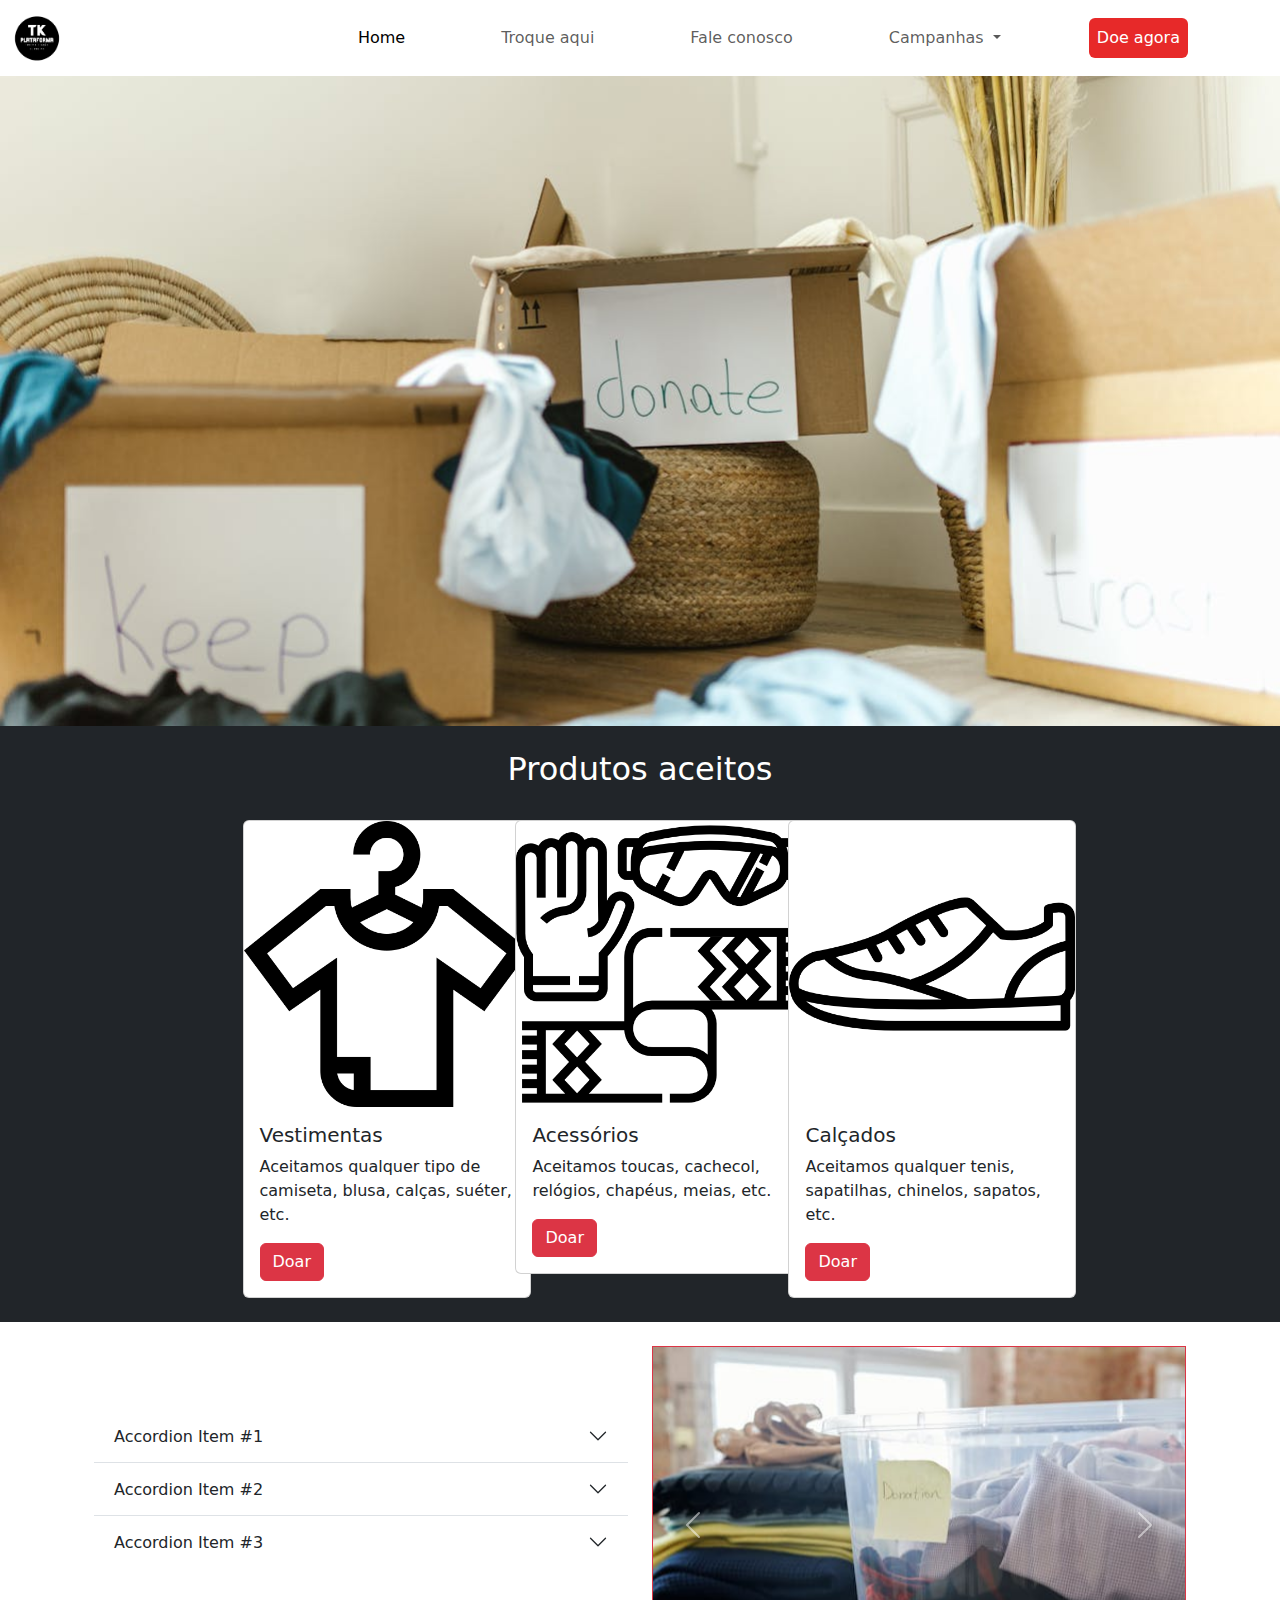
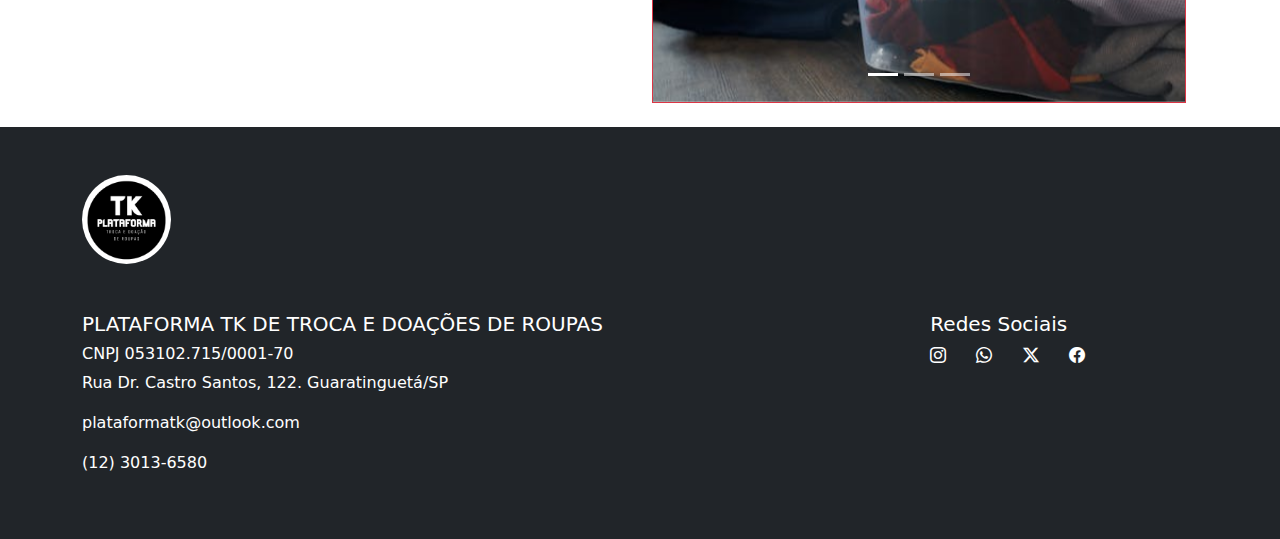
==== Projeto Roupa/index.html @ 8120ac4e "Add files via upload" ====
<!DOCTYPE html>
<html lang="en">
<head>
    <meta charset="UTF-8">
    <meta http-equiv="X-UA-Compatible" content="IE=edge">
    <meta name="viewport" content="width=device-width, initial-scale=1.0">
    <title>Document</title>
    <link rel="stylesheet" href="css/style.css">
    <link rel="stylesheet" href="css/bootstrap.min.css">
    <link rel="stylesheet" href="https://cdn.jsdelivr.net/npm/bootstrap-icons@1.11.3/font/bootstrap-icons.min.css">
    <link href="https://cdn.jsdelivr.net/npm/bootstrap@5.3.3/dist/css/bootstrap.min.css" rel="stylesheet" integrity="sha384-QWTKZyjpPEjISv5WaRU9OFeRpok6YctnYmDr5pNlyT2bRjXh0JMhjY6hW+ALEwIH" crossorigin="anonymous">
</head>
<body>
    <nav class="navbar navbar-expand-lg text-white">
        <div class="container-fluid">
          <a class="navbar-brand" data-bs-toggle="offcanvas" href="#offcanvasExample" role="button" aria-controls="offcanvasExample" href="#">
              <img src="img/logo.png" class="rounded-circle" style="width: 50px; height: 50px;" alt="">
          </a>
          <button class="btn btn-danger d-lg-none" type="button" data-bs-toggle="offcanvas" data-bs-target="#offcanvasResponsive" aria-controls="offcanvasResponsive">Toggle offcanvas</button>
          <div class="offcanvas-lg offcanvas-end" tabindex="-1" id="offcanvasResponsive" aria-labelledby="offcanvasResponsiveLabel">
            <div class="offcanvas-header">
              <h5 class="offcanvas-title" id="offcanvasResponsiveLabel">Plataforma TK</h5>
              <button type="button" class="btn-close" data-bs-dismiss="offcanvas" data-bs-target="#offcanvasResponsive" aria-label="Close"></button>
            </div>
            <div class="offcanvas-body">
              <p class="mb-0">
                <a class="nav-link active" aria-current="page" href="index.html">Home</a>
              </p>
            </div>
          </div>
          <div class="collapse navbar-collapse" id="navbarSupportedContent">
            <ul class="navbar-nav ms-auto mb-2 mb-lg-0">
              <li class="nav-item">
                <a class="nav-link active" aria-current="page" href="index.html">Home</a>
              </li>
              <li class="nav-item">
                  <a  class="nav-link" href="TroqueAqui.html">Troque aqui</a>
              </li>
              <li class="nav-item">
                <a class="nav-link" href="FaleConosco.html">Fale conosco</a>
              </li>
              <li class="nav-item dropdown">
                <a class="nav-link dropdown-toggle" href="#" role="button" data-bs-toggle="dropdown" aria-expanded="false">
                  Campanhas
                </a>
                <ul class="dropdown-menu">
                  <li><a class="dropdown-item" href="#">Campanha Inverno 2024</a></li>
                  <li><a class="dropdown-item" href="#">Ajude o Rio Grande do Sul</a></li>
                  <li><a class="dropdown-item" href="PontoDeColeta.html">Torne-se um ponto de coleta</a></li>
                </ul>
              </li>
              <li class="nav-item doe-agora rounded">
                <a class="nav-link text-white" href="DoeAgora.html">Doe agora</a>
              </li>
            </ul>
          </div>
        </div>
    </nav>

    <header class="header justify-content-center">
      
    </header>
    

    <main>
      <section class="bg-dark">
        <br>
        <h2 class="text-white text-center">Produtos aceitos</h2>
        <br>
        <div class="container">
          <div class="container">
            <div class="row m-auto w-75">
              <div class="col-lg-4">
                  <div class="card" style="width: 18rem;">
                    <img src="img/1824503.png" class="card-img-top" alt="...">
                    <div class="card-body">
                      <h5 class="card-title">Vestimentas</h5>
                      <p class="card-text">Aceitamos qualquer tipo de camiseta, blusa, calças, suéter, etc.</p>
                      <a href="DoeAgora.html" class="btn btn-danger">Doar</a>
                    </div>
                  </div>

              </div>
              <div class="col-lg-4">
                <div class="card" style="width: 18rem;">
                  <img src="img/ascessórios.png" class="card-img-top" alt="...">
                  <div class="card-body">
                    <h5 class="card-title">Acessórios</h5>
                    <p class="card-text">Aceitamos toucas, cachecol, relógios, chapéus, meias, etc.</p>
                    <a href="DoeAgora.html" class="btn btn-danger">Doar</a>
                  </div>
                </div>
              </div>
              <div class="col-lg-4">
                <div class="card" style="width: 18rem;">
                  <img src="img/sapato.png" class="card-img-top" alt="...">
                  <div class="card-body">
                    <h5 class="card-title">Calçados</h5>
                    <p class="card-text">Aceitamos qualquer tenis, sapatilhas, chinelos, sapatos, etc.</p>
                    <a href="DoeAgora.html" class="btn btn-danger">Doar</a>
                  </div>
                </div>
              </div>
            </div>
          </div>
        </div>
        <br>
      </section>
      <br>

      <section>
        <div class="container">
          <div class="container">
            <div class="row">
              <div class="col mt-5 pt-3">
                <div class="accordion accordion-flush" id="accordionFlushExample">
                  <div class="accordion-item">
                    <h2 class="accordion-header" id="flush-headingOne">
                      <button class="accordion-button collapsed" type="button" data-bs-toggle="collapse" data-bs-target="#flush-collapseOne" aria-expanded="false" aria-controls="flush-collapseOne">
                        Accordion Item #1
                      </button>
                    </h2>
                    <div id="flush-collapseOne" class="accordion-collapse collapse" aria-labelledby="flush-headingOne" data-bs-parent="#accordionFlushExample">
                      <div class="accordion-body">Placeholder content for this accordion, which is intended to demonstrate the <code>.accordion-flush</code> class. This is the first item's accordion body.</div>
                    </div>
                  </div>
                  <div class="accordion-item">
                    <h2 class="accordion-header" id="flush-headingTwo">
                      <button class="accordion-button collapsed" type="button" data-bs-toggle="collapse" data-bs-target="#flush-collapseTwo" aria-expanded="false" aria-controls="flush-collapseTwo">
                        Accordion Item #2
                      </button>
                    </h2>
                    <div id="flush-collapseTwo" class="accordion-collapse collapse" aria-labelledby="flush-headingTwo" data-bs-parent="#accordionFlushExample">
                      <div class="accordion-body">Placeholder content for this accordion, which is intended to demonstrate the <code>.accordion-flush</code> class. This is the second item's accordion body. Let's imagine this being filled with some actual content.</div>
                    </div>
                  </div>
                  <div class="accordion-item">
                    <h2 class="accordion-header" id="flush-headingThree">
                      <button class="accordion-button collapsed" type="button" data-bs-toggle="collapse" data-bs-target="#flush-collapseThree" aria-expanded="false" aria-controls="flush-collapseThree">
                        Accordion Item #3
                      </button>
                    </h2>
                    <div id="flush-collapseThree" class="accordion-collapse collapse" aria-labelledby="flush-headingThree" data-bs-parent="#accordionFlushExample">
                      <div class="accordion-body">Placeholder content for this accordion, which is intended to demonstrate the <code>.accordion-flush</code> class. This is the third item's accordion body. Nothing more exciting happening here in terms of content, but just filling up the space to make it look, at least at first glance, a bit more representative of how this would look in a real-world application.</div>
                    </div>
                  </div>
                </div>
              </div>
              <div class="col">
                <div id="carouselExampleIndicators" class="carousel slide border border-danger" data-bs-ride="carousel">
                  <div class="carousel-indicators">
                    <button type="button" data-bs-target="#carouselExampleIndicators" data-bs-slide-to="0" class="active" aria-current="true" aria-label="Slide 1"></button>
                    <button type="button" data-bs-target="#carouselExampleIndicators" data-bs-slide-to="1" aria-label="Slide 2"></button>
                    <button type="button" data-bs-target="#carouselExampleIndicators" data-bs-slide-to="2" aria-label="Slide 3"></button>
                  </div>
                  <div class="carousel-inner">
                    <div class="carousel-item active">
                      <img src="img/pexels-julia-m-cameron-6995179 (1).jpg" class="d-block w-100" alt="...">
                    </div>
                    <div class="carousel-item">
                      <img src="img/pexels-julia-m-cameron-6995180.jpg" class="d-block w-100" alt="...">
                    </div>
                    <div class="carousel-item">
                      <img src="img/pexels-julia-m-cameron-6994992 (1).jpg" class="d-block w-100" alt="...">
                    </div>
                  </div>
                  <button class="carousel-control-prev" type="button" data-bs-target="#carouselExampleIndicators" data-bs-slide="prev">
                    <span class="carousel-control-prev-icon" aria-hidden="true"></span>
                    <span class="visually-hidden">Previous</span>
                  </button>
                  <button class="carousel-control-next" type="button" data-bs-target="#carouselExampleIndicators" data-bs-slide="next">
                    <span class="carousel-control-next-icon" aria-hidden="true"></span>
                    <span class="visually-hidden">Next</span>
                  </button>
                </div>
              </div>
            </div>
          </div>
        </div>
      </section>
    </main>
    <br>

    <footer class="bg-dark">
      <section class="container py-5 text-white">
          <div class="row">
              <div class="col-md-12 mb-5">
                  <img src="img/logo.png" alt="logo" class="rounded-circle" style="width: 8%;">
              </div>
              <div class="col-md-8">
                  <h5>PLATAFORMA TK DE TROCA E DOAÇÕES DE ROUPAS</h5>
                  <h6>
                    CNPJ 053102.715/0001-70
                  </h6>
    
                  <p>
                    Rua Dr. Castro Santos, 122. Guaratinguetá/SP
                  </p>
    
                  <p>
                    plataformatk@outlook.com
                  </p>
    
                  <p>
                    (12) 3013-6580
                  </p>
              </div>
              <div class="col-md-4 justify-content-center d-flex">
                  <div>
                      <h5>Redes Sociais</h5>
                      <p>
                          <span><i class="bi bi-instagram"></i></span>
                          <span><i class="bi bi-whatsapp"></i></span>
                          <span><i class="bi bi-twitter-x"></i></span>
                          <span><i class="bi bi-facebook"></i></span>
                      </p>
                  </div>
              </div>
          </div>
      </section>
    </footer>

    <script src="https://cdn.jsdelivr.net/npm/bootstrap@5.3.3/dist/js/bootstrap.bundle.min.js" integrity="sha384-YvpcrYf0tY3lHB60NNkmXc5s9fDVZLESaAA55NDzOxhy9GkcIdslK1eN7N6jIeHz" crossorigin="anonymous"></script>
</body>
</html>
---- Projeto Roupa/css/style.css ----
.nav-item{
    margin-right: 80px;
}
.doe-agora{
    background-color: #E72929;
    color: white;
}
.text-white{
    color: white;
}
.w-25{
    width: 25%;
}
.w-50{
    width: 50%;
}
.w-70{
    width: 70%;
}
.w-80{
    width: 80%;
}
.w-98_2{
    width: 98.2%;
}
.header{
    display: flex;
    background-image: url(../img/pexels-rdne-8580732.jpg);
    background-size: cover;
    background-repeat: no-repeat;
    background-position: center;
    height: 650px;
}
.header-DA{
    display: flex;
    background-image: url(../img/pexels-julia-m-cameron-6994982.jpg);
    background-size: cover;
    background-repeat: no-repeat;
    background-position: center;
    height: 650px;
}
.header-FC{
    display: flex;
    background-image: url(../img/pexels-rdne-6646949.jpg);
    background-repeat: no-repeat;
    background-size: cover;
    background-position: center;
    height: 650px;
}
.header-PDC{
    display: flex;
    background-image: url(../img/pexels-rdne-6646918.jpg);
    background-position: center;
    background-repeat: no-repeat;
    background-size: cover;
    height: 650px;
}
.p{
    text-align: center;
    justify-content: center;
    justify-items: center;
}
.text-black{
    color: black;
}
.text-red{
    color: red;
}
.bi{
    padding-right: 25px;
}
.div-card{
    margin-top: 2%;
}
.mt-7{
    margin-top: 7%;
}
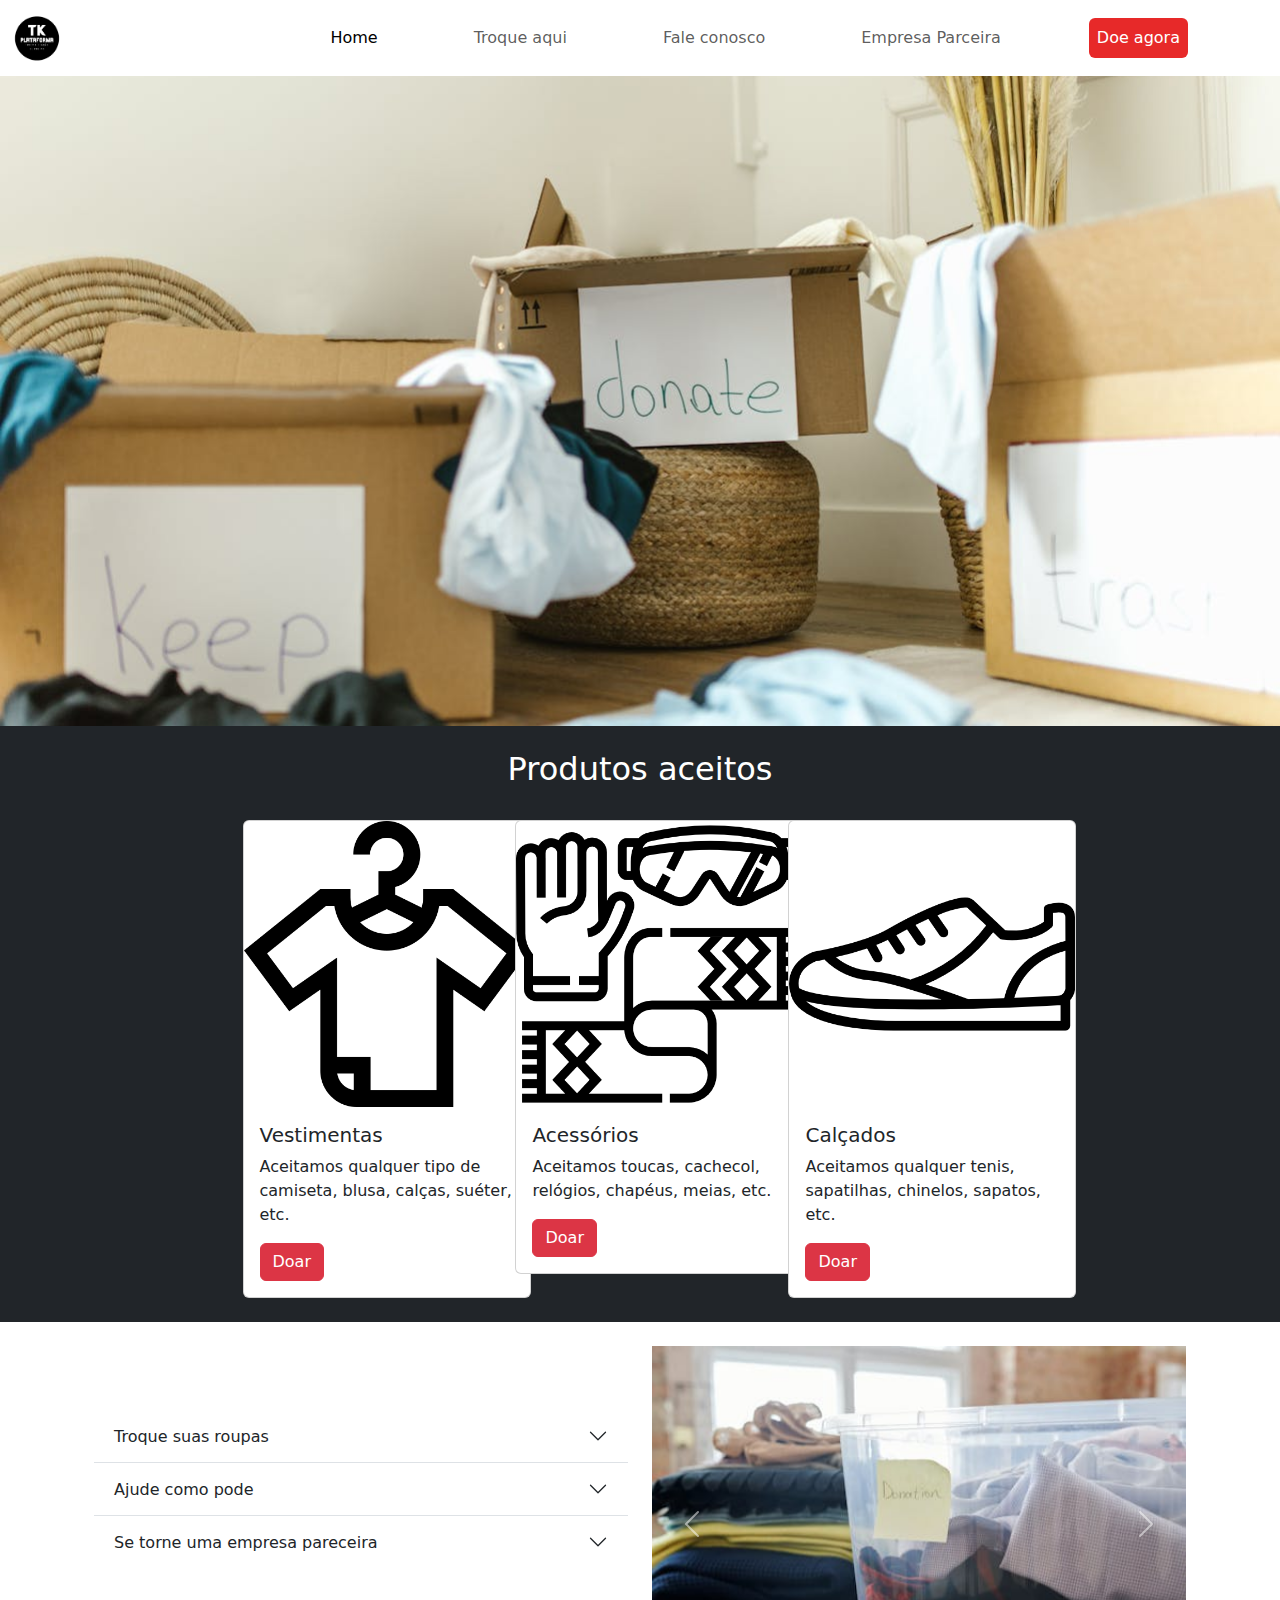
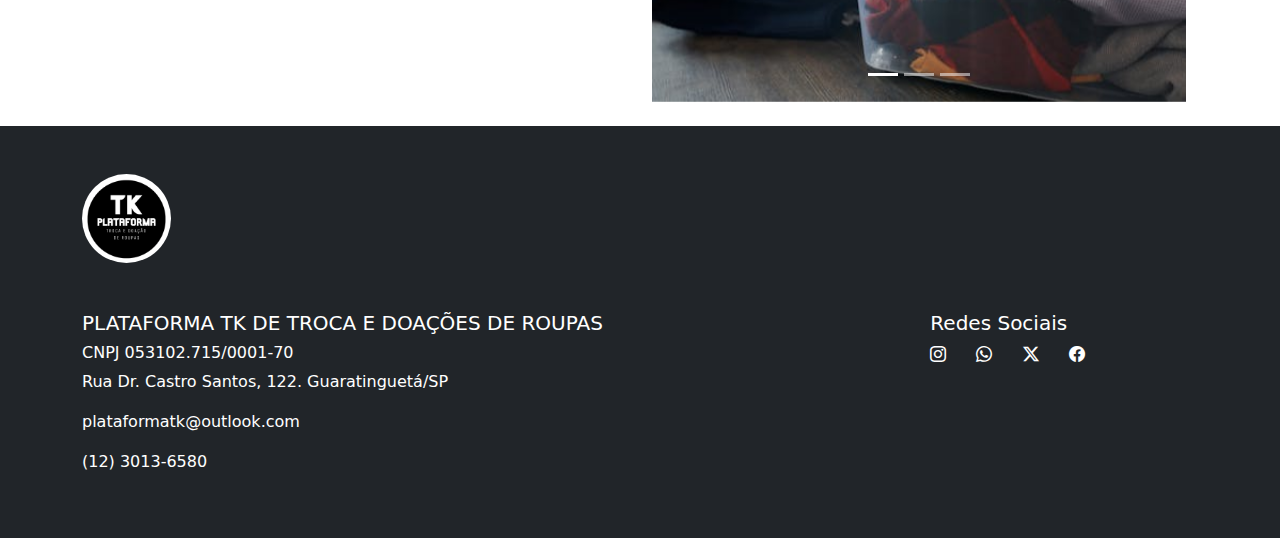
==== commit a92f4a22: "Update index.html" ====
--- a/Projeto Roupa/index.html
+++ b/Projeto Roupa/index.html
@@ -9,6 +9,7 @@
     <link rel="stylesheet" href="css/bootstrap.min.css">
     <link rel="stylesheet" href="https://cdn.jsdelivr.net/npm/bootstrap-icons@1.11.3/font/bootstrap-icons.min.css">
     <link href="https://cdn.jsdelivr.net/npm/bootstrap@5.3.3/dist/css/bootstrap.min.css" rel="stylesheet" integrity="sha384-QWTKZyjpPEjISv5WaRU9OFeRpok6YctnYmDr5pNlyT2bRjXh0JMhjY6hW+ALEwIH" crossorigin="anonymous">
+    <link href="https://unpkg.com/aos@2.3.1/dist/aos.css" rel="stylesheet">
 </head>
 <body>
     <nav class="navbar navbar-expand-lg text-white">
@@ -39,15 +40,8 @@
               <li class="nav-item">
                 <a class="nav-link" href="FaleConosco.html">Fale conosco</a>
               </li>
-              <li class="nav-item dropdown">
-                <a class="nav-link dropdown-toggle" href="#" role="button" data-bs-toggle="dropdown" aria-expanded="false">
-                  Campanhas
-                </a>
-                <ul class="dropdown-menu">
-                  <li><a class="dropdown-item" href="#">Campanha Inverno 2024</a></li>
-                  <li><a class="dropdown-item" href="#">Ajude o Rio Grande do Sul</a></li>
-                  <li><a class="dropdown-item" href="PontoDeColeta.html">Torne-se um ponto de coleta</a></li>
-                </ul>
+              <li class="nav-item">
+                <a class="nav-link" href="PontoDeColeta.html">Empresa Parceira</a>
               </li>
               <li class="nav-item doe-agora rounded">
                 <a class="nav-link text-white" href="DoeAgora.html">Doe agora</a>
@@ -64,11 +58,12 @@
 
     <main>
       <section class="bg-dark">
+      
         <br>
         <h2 class="text-white text-center">Produtos aceitos</h2>
         <br>
         <div class="container">
-          <div class="container">
+          <div class="container" >
             <div class="row m-auto w-75">
               <div class="col-lg-4">
                   <div class="card" style="width: 18rem;">
@@ -79,8 +74,8 @@
                       <a href="DoeAgora.html" class="btn btn-danger">Doar</a>
                     </div>
                   </div>
-
-              </div>
+              </div>
+
               <div class="col-lg-4">
                 <div class="card" style="width: 18rem;">
                   <img src="img/ascessórios.png" class="card-img-top" alt="...">
@@ -91,6 +86,7 @@
                   </div>
                 </div>
               </div>
+
               <div class="col-lg-4">
                 <div class="card" style="width: 18rem;">
                   <img src="img/sapato.png" class="card-img-top" alt="...">
@@ -101,6 +97,7 @@
                   </div>
                 </div>
               </div>
+
             </div>
           </div>
         </div>
@@ -117,37 +114,37 @@
                   <div class="accordion-item">
                     <h2 class="accordion-header" id="flush-headingOne">
                       <button class="accordion-button collapsed" type="button" data-bs-toggle="collapse" data-bs-target="#flush-collapseOne" aria-expanded="false" aria-controls="flush-collapseOne">
-                        Accordion Item #1
+                        Troque suas roupas
                       </button>
                     </h2>
                     <div id="flush-collapseOne" class="accordion-collapse collapse" aria-labelledby="flush-headingOne" data-bs-parent="#accordionFlushExample">
-                      <div class="accordion-body">Placeholder content for this accordion, which is intended to demonstrate the <code>.accordion-flush</code> class. This is the first item's accordion body.</div>
+                      <div class="accordion-body">Aqui você pode colocar a mostra uma roupa que você já não queira mais para troca-lá com outra pessoa que possa se interessar.</div>
                     </div>
                   </div>
                   <div class="accordion-item">
                     <h2 class="accordion-header" id="flush-headingTwo">
                       <button class="accordion-button collapsed" type="button" data-bs-toggle="collapse" data-bs-target="#flush-collapseTwo" aria-expanded="false" aria-controls="flush-collapseTwo">
-                        Accordion Item #2
+                        Ajude como pode
                       </button>
                     </h2>
                     <div id="flush-collapseTwo" class="accordion-collapse collapse" aria-labelledby="flush-headingTwo" data-bs-parent="#accordionFlushExample">
-                      <div class="accordion-body">Placeholder content for this accordion, which is intended to demonstrate the <code>.accordion-flush</code> class. This is the second item's accordion body. Let's imagine this being filled with some actual content.</div>
+                      <div class="accordion-body">Doe roupas para ajudar à comunidade e apoiar causas importantes.</div>
                     </div>
                   </div>
                   <div class="accordion-item">
                     <h2 class="accordion-header" id="flush-headingThree">
                       <button class="accordion-button collapsed" type="button" data-bs-toggle="collapse" data-bs-target="#flush-collapseThree" aria-expanded="false" aria-controls="flush-collapseThree">
-                        Accordion Item #3
+                        Se torne uma empresa pareceira
                       </button>
                     </h2>
                     <div id="flush-collapseThree" class="accordion-collapse collapse" aria-labelledby="flush-headingThree" data-bs-parent="#accordionFlushExample">
-                      <div class="accordion-body">Placeholder content for this accordion, which is intended to demonstrate the <code>.accordion-flush</code> class. This is the third item's accordion body. Nothing more exciting happening here in terms of content, but just filling up the space to make it look, at least at first glance, a bit more representative of how this would look in a real-world application.</div>
+                      <div class="accordion-body">Nos ajude em nossa jornada fazendo da sua empresa ou comércio um ponto de coleta</div>
                     </div>
                   </div>
                 </div>
               </div>
               <div class="col">
-                <div id="carouselExampleIndicators" class="carousel slide border border-danger" data-bs-ride="carousel">
+                <div id="carouselExampleIndicators" class="carousel slide" data-bs-ride="carousel">
                   <div class="carousel-indicators">
                     <button type="button" data-bs-target="#carouselExampleIndicators" data-bs-slide-to="0" class="active" aria-current="true" aria-label="Slide 1"></button>
                     <button type="button" data-bs-target="#carouselExampleIndicators" data-bs-slide-to="1" aria-label="Slide 2"></button>
@@ -221,5 +218,6 @@
     </footer>
 
     <script src="https://cdn.jsdelivr.net/npm/bootstrap@5.3.3/dist/js/bootstrap.bundle.min.js" integrity="sha384-YvpcrYf0tY3lHB60NNkmXc5s9fDVZLESaAA55NDzOxhy9GkcIdslK1eN7N6jIeHz" crossorigin="anonymous"></script>
+    <script src="https://unpkg.com/aos@2.3.1/dist/aos.js"></script>
 </body>
-</html>+</html>
